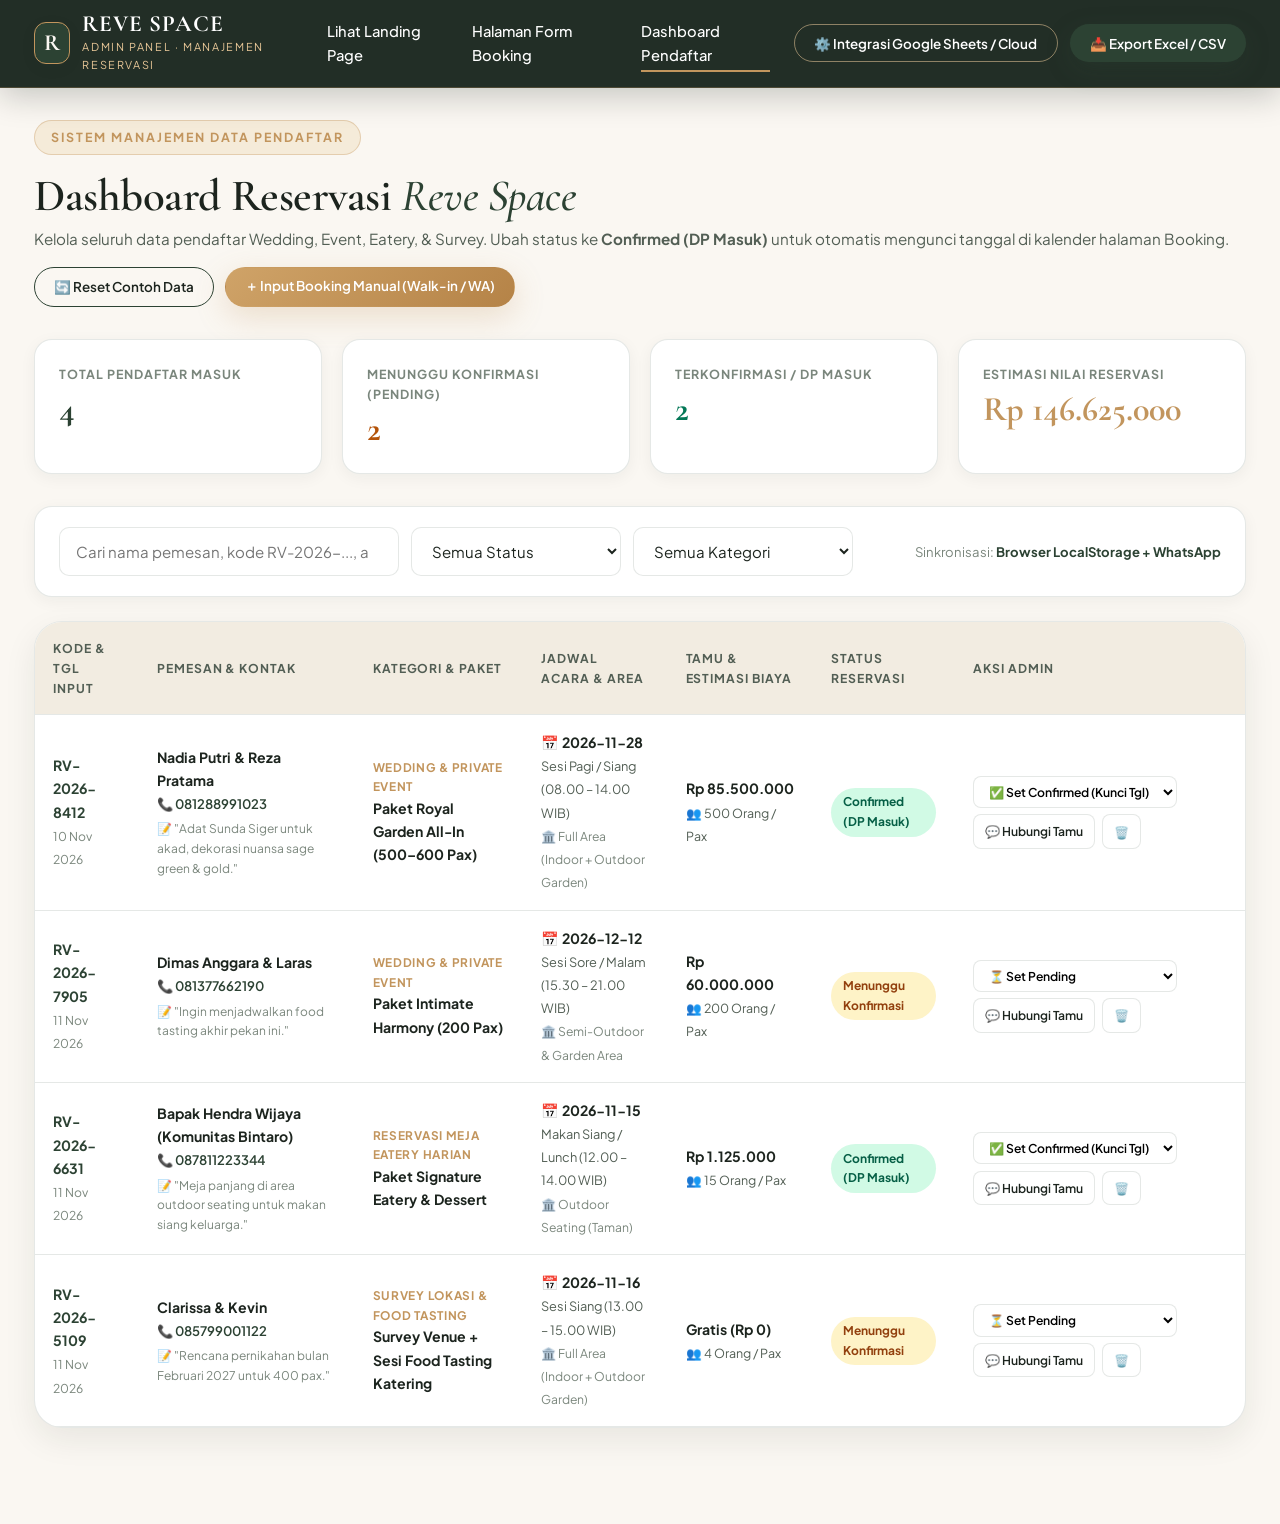
==== admin.html @ b0d82846 "feat: add admin dashboard, booking system, and core assets for Reve Space venue" ====
<!DOCTYPE html>
<html lang="id">
<head>
  <meta charset="UTF-8" />
  <meta name="viewport" content="width=device-width, initial-scale=1.0" />
  <title>Admin Dashboard Reservasi — Reve Space Venue & Eatery</title>
  <meta name="description" content="Panel Admin untuk mengelola data pendaftar reservasi wedding, event, survey lokasi, dan meja eatery di Reve Space Jakarta Selatan." />

  <!-- Google Fonts -->
  <link rel="preconnect" href="https://fonts.googleapis.com" />
  <link rel="preconnect" href="https://fonts.gstatic.com" crossorigin />
  <link href="https://fonts.googleapis.com/css2?family=Cormorant+Garamond:ital,wght@0,500;0,600;0,700;1,400;1,600&family=Plus+Jakarta+Sans:wght@400;500;600;700&display=swap" rel="stylesheet" />

  <link rel="stylesheet" href="styles.css" />
</head>
<body>
  <div class="scroll-progress-bar" id="scrollProgressBar" aria-hidden="true"></div>

  <!-- Navbar -->
  <header class="navbar scrolled" id="mainNavbar">
    <div class="container navbar-inner">
      <a href="index.html" class="brand-logo">
        <div class="brand-mark">R</div>
        <div class="brand-text">
          <span class="brand-name">REVE SPACE</span>
          <span class="brand-tagline">Admin Panel · Manajemen Reservasi</span>
        </div>
      </a>

      <nav class="nav-links" id="navLinks">
        <a href="index.html">Lihat Landing Page</a>
        <a href="booking.html">Halaman Form Booking</a>
        <a href="admin.html" class="active">Dashboard Pendaftar</a>
      </nav>

      <div class="nav-actions">
        <button type="button" id="openWebhookModalBtn" class="btn btn-outline btn-sm">
          ⚙️ Integrasi Google Sheets / Cloud
        </button>
        <button type="button" id="exportCsvBtn" class="btn btn-primary btn-sm">
          📥 Export Excel / CSV
        </button>
      </div>
    </div>
  </header>

  <!-- Main Admin Section -->
  <main class="section" style="padding-top: 7.5rem;">
    <div class="container">
      <div style="display: flex; flex-wrap: wrap; justify-content: space-between; align-items: flex-end; gap: 1rem; margin-bottom: 2rem;">
        <div>
          <span class="eyebrow">Sistem Manajemen Data Pendaftar</span>
          <h1 class="section-title" style="text-align: left; margin-bottom: 0.25rem; font-size: clamp(2rem, 3.5vw, 2.8rem);">
            Dashboard Reservasi <em>Reve Space</em>
          </h1>
          <p style="color: var(--text-secondary); font-size: 0.95rem;">
            Kelola seluruh data pendaftar Wedding, Event, Eatery, &amp; Survey. Ubah status ke <strong>Confirmed (DP Masuk)</strong> untuk otomatis mengunci tanggal di kalender halaman Booking.
          </p>
        </div>

        <div style="display: flex; gap: 0.65rem; flex-wrap: wrap;">
          <button type="button" id="seedDemoDataBtn" class="btn btn-outline btn-sm">
            🔄 Reset Contoh Data
          </button>
          <button type="button" id="openManualAddModalBtn" class="btn btn-gold btn-sm">
            ＋ Input Booking Manual (Walk-in / WA)
          </button>
        </div>
      </div>

      <!-- KPI Summary Cards -->
      <div class="admin-stats-grid">
        <div class="admin-stat-card">
          <span>Total Pendaftar Masuk</span>
          <strong id="statTotalCount">0</strong>
        </div>
        <div class="admin-stat-card">
          <span>Menunggu Konfirmasi (Pending)</span>
          <strong id="statPendingCount" style="color: #B45309;">0</strong>
        </div>
        <div class="admin-stat-card">
          <span>Terkonfirmasi / DP Masuk</span>
          <strong id="statConfirmedCount" style="color: #047857;">0</strong>
        </div>
        <div class="admin-stat-card">
          <span>Estimasi Nilai Reservasi</span>
          <strong id="statTotalRevenue" style="color: var(--accent-gold);">Rp 0</strong>
        </div>
      </div>

      <!-- Search & Filter Toolbar -->
      <div class="admin-toolbar">
        <div class="admin-filters">
          <input
            type="search"
            id="adminSearchInput"
            class="form-control"
            placeholder="Cari nama pemesan, kode RV-2026-..., atau nomor WA..."
            style="max-width: 340px;"
          />

          <select id="adminFilterStatus" class="form-control" style="max-width: 210px;">
            <option value="all">Semua Status</option>
            <option value="Pending">⏳ Menunggu Konfirmasi</option>
            <option value="Confirmed">✅ Confirmed / DP Masuk</option>
            <option value="Completed">🎉 Selesai</option>
            <option value="Cancelled">❌ Dibatalkan</option>
          </select>

          <select id="adminFilterCategory" class="form-control" style="max-width: 220px;">
            <option value="all">Semua Kategori</option>
            <option value="Wedding & Private Event">💍 Wedding &amp; Event</option>
            <option value="Reservasi Meja Eatery Harian">🍽️ Meja Eatery Harian</option>
            <option value="Survey Lokasi & Food Tasting">🌿 Survey &amp; Food Tasting</option>
          </select>
        </div>

        <div style="font-size: 0.82rem; color: var(--text-muted);">
          Sinkronisasi: <strong id="syncModeIndicator" style="color: var(--accent-forest);">Browser LocalStorage + WhatsApp</strong>
        </div>
      </div>

      <!-- Data Table -->
      <div class="admin-table-wrap">
        <table class="admin-table">
          <thead>
            <tr>
              <th>Kode &amp; Tgl Input</th>
              <th>Pemesan &amp; Kontak</th>
              <th>Kategori &amp; Paket</th>
              <th>Jadwal Acara &amp; Area</th>
              <th>Tamu &amp; Estimasi Biaya</th>
              <th>Status Reservasi</th>
              <th>Aksi Admin</th>
            </tr>
          </thead>
          <tbody id="adminTableBody">
            <!-- Populated dynamically by script.js -->
          </tbody>
        </table>
      </div>
    </div>
  </main>

  <!-- Modal Integrasi Cloud / Google Sheets Webhook -->
  <dialog class="modal-dialog" id="webhookConfigModal">
    <div class="modal-body">
      <div style="display: flex; justify-content: space-between; align-items: center; margin-bottom: 1rem;">
        <span class="eyebrow" style="margin-bottom: 0;">Integrasi Database / Google Sheets</span>
        <button type="button" id="closeWebhookModalBtn" class="cal-nav-btn">✕</button>
      </div>

      <h3 style="font-family: var(--font-serif); font-size: 1.85rem; margin-bottom: 0.5rem;">
        Ke Mana Data Reservasi Masuk?
      </h3>
      <p style="font-size: 0.88rem; color: var(--text-secondary); margin-bottom: 1rem;">
        Website ini mendukung <strong>3 jalur penyimpanan data pendaftar</strong> sekaligus:
      </p>

      <ol style="font-size: 0.86rem; color: var(--text-primary); padding-left: 1.2rem; display: grid; gap: 0.6rem; margin-bottom: 1.25rem;">
        <li>
          <strong>Dashboard Admin Lokal (<a href="admin.html" style="text-decoration: underline;">admin.html</a>):</strong> Setiap form yang diisi langsung tercatat di tabel halaman ini dan bisa di-export ke <strong>Excel (`.csv`)</strong>.
        </li>
        <li>
          <strong>WhatsApp Resmi (0878-2428-0277):</strong> Saat tamu klik konfirmasi, detail lengkap otomatis terkirim ke WhatsApp Admin Reve Space.
        </li>
        <li>
          <strong>Google Sheets / Webhook Cloud (Opsional saat Website Online):</strong> Tempelkan URL <em>Google Apps Script Web App</em> atau <em>Formspree / Make.com Webhook</em> di bawah ini agar setiap pendaftar dari HP/komputer mana pun langsung masuk ke Google Sheets Anda secara real-time.
        </li>
      </ol>

      <div class="form-group" style="margin-bottom: 1.25rem;">
        <label for="webhookUrlInput">URL Webhook Google Sheets / API Endpoint (Opsional)</label>
        <input
          type="url"
          id="webhookUrlInput"
          class="form-control"
          placeholder="https://script.google.com/macros/s/AKfycb.../exec"
        />
        <small style="display: block; margin-top: 0.35rem; font-size: 0.76rem; color: var(--text-muted);">
          Jika diisi, setiap submit di <code>booking.html</code> otomatis mengirimkan JSON data pendaftar ke URL ini.
        </small>
      </div>

      <div style="display: flex; justify-content: flex-end; gap: 0.75rem;">
        <button type="button" id="saveWebhookBtn" class="btn btn-primary btn-sm">Simpan Konfigurasi</button>
      </div>
    </div>
  </dialog>

  <!-- Modal Input Booking Manual oleh Admin -->
  <dialog class="modal-dialog" id="manualAddModal">
    <div class="modal-body">
      <div style="display: flex; justify-content: space-between; align-items: center; margin-bottom: 1rem;">
        <span class="eyebrow" style="margin-bottom: 0;">Input Admin Walk-In / Telepon</span>
        <button type="button" id="closeManualAddModalBtn" class="cal-nav-btn">✕</button>
      </div>

      <h3 style="font-family: var(--font-serif); font-size: 1.8rem; margin-bottom: 1rem;">
        Tambah Data Pendaftar Baru
      </h3>

      <form id="adminManualAddForm" class="quick-form-grid">
        <div class="form-row-2">
          <div class="form-group">
            <label for="manualName">Nama Pemesan *</label>
            <input type="text" id="manualName" class="form-control" placeholder="Contoh: Rina & Fajar" required />
          </div>
          <div class="form-group">
            <label for="manualPhone">No. WhatsApp *</label>
            <input type="tel" id="manualPhone" class="form-control" placeholder="0812..." required />
          </div>
        </div>

        <div class="form-row-2">
          <div class="form-group">
            <label for="manualCategory">Kategori</label>
            <select id="manualCategory" class="form-control">
              <option value="Wedding & Private Event">Wedding &amp; Private Event</option>
              <option value="Reservasi Meja Eatery Harian">Reservasi Meja Eatery Harian</option>
              <option value="Survey Lokasi & Food Tasting">Survey Lokasi &amp; Food Tasting</option>
            </select>
          </div>
          <div class="form-group">
            <label for="manualStatus">Status Awal</label>
            <select id="manualStatus" class="form-control">
              <option value="Confirmed">✅ Confirmed (DP Masuk)</option>
              <option value="Pending">⏳ Menunggu Konfirmasi</option>
            </select>
          </div>
        </div>

        <div class="form-group">
          <label for="manualPackage">Nama Paket / Layanan</label>
          <input type="text" id="manualPackage" class="form-control" value="Paket Royal Garden All-In (500–600 Pax)" required />
        </div>

        <div class="form-row-2">
          <div class="form-group">
            <label for="manualDate">Tanggal Acara *</label>
            <input type="date" id="manualDate" class="form-control" value="2026-12-20" required />
          </div>
          <div class="form-group">
            <label for="manualSession">Sesi Waktu</label>
            <input type="text" id="manualSession" class="form-control" value="Sesi Pagi / Siang (08.00 – 14.00 WIB)" required />
          </div>
        </div>

        <div class="form-row-2">
          <div class="form-group">
            <label for="manualGuests">Jumlah Tamu (Pax)</label>
            <input type="number" id="manualGuests" class="form-control" value="500" min="1" required />
          </div>
          <div class="form-group">
            <label for="manualTotal">Total Biaya (Rp)</label>
            <input type="number" id="manualTotal" class="form-control" value="79000000" min="0" required />
          </div>
        </div>

        <div class="form-group">
          <label for="manualNotes">Catatan Admin</label>
          <input type="text" id="manualNotes" class="form-control" placeholder="DP Rp 10 Jt via Transfer BCA..." />
        </div>

        <button type="submit" class="btn btn-primary" style="width: 100%; margin-top: 0.5rem;">
          Simpan ke Database Pendaftar
        </button>
      </form>
    </div>
  </dialog>

  <script src="script.js"></script>
</body>
</html>
---- styles.css ----
/* ==========================================================================
   REVE SPACE — VENUE (WEDDING & EVENT) & EATERY
   Design System & Scroll Animation Stylesheet
   Location: Jl. Damai Raya No.16, Petukangan Sel., Jakarta Selatan
   ========================================================================== */

:root {
  /* Color Palette — Botanical Sanctuary & Warm Editorial Luxury */
  --bg-primary: #FAF7F2;
  --bg-secondary: #F2ECE1;
  --bg-elevated: #FFFFFF;
  --bg-dark: #1A261E;
  --bg-dark-card: #233329;

  --text-primary: #1C241E;
  --text-secondary: #525E54;
  --text-muted: #7A867C;
  --text-light: #F7F4EE;

  --accent-forest: #2C4233;
  --accent-forest-hover: #1E2F23;
  --accent-sage: #6B8570;
  --accent-sage-light: #E3EBE4;
  --accent-gold: #C2955D;
  --accent-gold-light: #F5EBD9;
  --accent-terracotta: #B86B4B;

  --border-subtle: rgba(44, 66, 51, 0.12);
  --border-gold: rgba(194, 149, 93, 0.35);

  /* Shadows */
  --shadow-sm: 0 4px 16px rgba(26, 38, 30, 0.05);
  --shadow-md: 0 12px 32px rgba(26, 38, 30, 0.08);
  --shadow-lg: 0 24px 56px rgba(26, 38, 30, 0.14);
  --shadow-glow: 0 10px 30px rgba(194, 149, 93, 0.25);

  /* Typography */
  --font-serif: 'Cormorant Garamond', Georgia, serif;
  --font-sans: 'Plus Jakarta Sans', -apple-system, BlinkMacSystemFont, sans-serif;

  /* Radii & Transitions */
  --radius-sm: 10px;
  --radius-md: 18px;
  --radius-lg: 28px;
  --radius-pill: 9999px;
  --ease-out-expo: cubic-bezier(0.16, 1, 0.3, 1);
  --ease-spring: cubic-bezier(0.34, 1.56, 0.64, 1);
}

*, *::before, *::after {
  box-sizing: border-box;
  margin: 0;
  padding: 0;
}

html {
  scroll-behavior: smooth;
  scroll-padding-top: 90px;
  font-size: 16px;
}

body {
  font-family: var(--font-sans);
  background-color: var(--bg-primary);
  color: var(--text-primary);
  line-height: 1.65;
  overflow-x: hidden;
  -webkit-font-smoothing: antialiased;
}

img {
  max-width: 100%;
  display: block;
}

a {
  color: inherit;
  text-decoration: none;
  transition: color 0.25s ease, opacity 0.25s ease;
}

ul {
  list-style: none;
}

/* ==========================================================================
   SCROLL PROGRESS BAR & FLOATING ELEMENTS
   ========================================================================== */
.scroll-progress-bar {
  position: fixed;
  top: 0;
  left: 0;
  height: 3px;
  width: 100%;
  background: linear-gradient(90deg, var(--accent-forest), var(--accent-gold), var(--accent-terracotta));
  transform-origin: 0 50%;
  transform: scaleX(0);
  z-index: 2000;
  transition: transform 0.1s linear;
}

@supports (animation-timeline: scroll()) {
  .scroll-progress-bar {
    animation: scroll-progress linear both;
    animation-timeline: scroll(root);
  }
  @keyframes scroll-progress {
    from { transform: scaleX(0); }
    to { transform: scaleX(1); }
  }
}

/* ==========================================================================
   SCROLL REVEAL ANIMATION SYSTEM (JS IntersectionObserver + CSS Keyframes)
   ========================================================================== */
.reveal {
  opacity: 0;
  will-change: transform, opacity;
  transition:
    opacity 0.85s var(--ease-out-expo),
    transform 0.85s var(--ease-out-expo),
    filter 0.85s var(--ease-out-expo);
  transition-delay: var(--delay, 0ms);
}

.reveal-up {
  transform: translateY(48px);
  filter: blur(4px);
}

.reveal-down {
  transform: translateY(-38px);
  filter: blur(4px);
}

.reveal-left {
  transform: translateX(-52px);
  filter: blur(4px);
}

.reveal-right {
  transform: translateX(52px);
  filter: blur(4px);
}

.reveal-scale {
  transform: scale(0.92);
  filter: blur(4px);
}

.reveal.is-visible {
  opacity: 1;
  transform: translate(0, 0) scale(1);
  filter: blur(0);
}

/* Image Curtain Unveil on Scroll */
.image-reveal-wrap {
  position: relative;
  overflow: hidden;
  border-radius: var(--radius-md);
}

.image-reveal-wrap img {
  transition: transform 1.2s var(--ease-out-expo);
}

.image-reveal-wrap.is-visible img {
  transform: scale(1);
}

.image-reveal-wrap:not(.is-visible) img {
  transform: scale(1.12);
}

.image-reveal-wrap:hover img {
  transform: scale(1.05);
}

@media (prefers-reduced-motion: reduce) {
  .reveal {
    opacity: 1 !important;
    transform: none !important;
    filter: none !important;
    transition: none !important;
  }
  html {
    scroll-behavior: auto;
  }
}

/* ==========================================================================
   LAYOUT & TYPOGRAPHY UTILITIES
   ========================================================================== */
.container {
  width: 100%;
  max-width: 1260px;
  margin: 0 auto;
  padding: 0 1.5rem;
}

.section {
  padding: 6rem 0;
  position: relative;
}

.section-lazy {
  content-visibility: auto;
  contain-intrinsic-size: auto 750px;
}

.section-header {
  max-width: 720px;
  margin: 0 auto 3.75rem;
  text-align: center;
}

.eyebrow {
  display: inline-flex;
  align-items: center;
  gap: 0.5rem;
  font-size: 0.78rem;
  font-weight: 700;
  text-transform: uppercase;
  letter-spacing: 0.16em;
  color: var(--accent-gold);
  background: var(--accent-gold-light);
  padding: 0.4rem 1rem;
  border-radius: var(--radius-pill);
  margin-bottom: 1rem;
  border: 1px solid var(--border-gold);
}

.eyebrow-dark {
  background: rgba(194, 149, 93, 0.16);
  color: #E5C18E;
  border-color: rgba(194, 149, 93, 0.35);
}

.section-title {
  font-family: var(--font-serif);
  font-size: clamp(2.25rem, 4.2vw, 3.5rem);
  font-weight: 600;
  line-height: 1.12;
  color: var(--text-primary);
  margin-bottom: 1rem;
  letter-spacing: -0.01em;
}

.section-title em {
  font-style: italic;
  color: var(--accent-forest);
  font-weight: 500;
}

.section-subtitle {
  font-size: 1.05rem;
  color: var(--text-secondary);
  line-height: 1.7;
}

/* ==========================================================================
   NAVIGATION BAR
   ========================================================================== */
.navbar {
  position: fixed;
  top: 0;
  left: 0;
  width: 100%;
  z-index: 1000;
  padding: 1.15rem 0;
  transition: all 0.35s var(--ease-out-expo);
}

.navbar.scrolled {
  background: rgba(26, 38, 30, 0.96);
  backdrop-filter: blur(16px);
  -webkit-backdrop-filter: blur(16px);
  padding: 0.8rem 0;
  box-shadow: 0 8px 32px rgba(15, 23, 18, 0.22);
  border-bottom: 1px solid rgba(194, 149, 93, 0.28);
}

.navbar.scrolled .brand-name,
.navbar.scrolled .nav-links a,
.navbar.scrolled .mobile-menu-btn {
  color: #FFFFFF;
}

.navbar.scrolled .brand-tagline {
  color: #E7C697;
}

.navbar.scrolled .btn-outline {
  color: #FFFFFF;
  border-color: rgba(231, 198, 151, 0.55);
}

.navbar-inner {
  display: flex;
  align-items: center;
  justify-content: space-between;
  gap: 1.5rem;
}

.brand-logo {
  display: flex;
  align-items: center;
  gap: 0.75rem;
}

.brand-mark {
  width: 42px;
  height: 42px;
  border-radius: 12px;
  background: var(--accent-forest);
  color: var(--bg-primary);
  display: grid;
  place-items: center;
  font-family: var(--font-serif);
  font-size: 1.45rem;
  font-weight: 700;
  letter-spacing: 0.03em;
  border: 1px solid var(--accent-gold);
  box-shadow: var(--shadow-sm);
}

.brand-text {
  display: flex;
  flex-direction: column;
}

.brand-name {
  font-family: var(--font-serif);
  font-size: 1.45rem;
  font-weight: 700;
  line-height: 1;
  letter-spacing: 0.04em;
  color: var(--text-primary);
}

.navbar.hero-top:not(.scrolled) .brand-name,
.navbar.hero-top:not(.scrolled) .brand-tagline,
.navbar.hero-top:not(.scrolled) .nav-links a {
  color: #FFFFFF;
}

.brand-tagline {
  font-size: 0.68rem;
  text-transform: uppercase;
  letter-spacing: 0.15em;
  color: var(--text-muted);
  margin-top: 2px;
}

.nav-links {
  display: flex;
  align-items: center;
  gap: 2rem;
}

.nav-links a {
  font-size: 0.92rem;
  font-weight: 500;
  color: var(--text-primary);
  position: relative;
  padding: 0.25rem 0;
}

.nav-links a::after {
  content: '';
  position: absolute;
  bottom: 0;
  left: 0;
  width: 0;
  height: 2px;
  background: var(--accent-gold);
  transition: width 0.3s var(--ease-out-expo);
}

.nav-links a:hover::after,
.nav-links a.active::after {
  width: 100%;
}

.nav-actions {
  display: flex;
  align-items: center;
  gap: 0.75rem;
}

.mobile-menu-btn {
  display: none;
  background: none;
  border: 1px solid var(--border-subtle);
  border-radius: var(--radius-sm);
  padding: 0.55rem;
  cursor: pointer;
  color: var(--text-primary);
}

.navbar.hero-top:not(.scrolled) .mobile-menu-btn {
  color: #FFFFFF;
  border-color: rgba(255, 255, 255, 0.3);
}

/* ==========================================================================
   BUTTONS
   ========================================================================== */
.btn {
  display: inline-flex;
  align-items: center;
  justify-content: center;
  gap: 0.55rem;
  font-family: var(--font-sans);
  font-size: 0.92rem;
  font-weight: 600;
  padding: 0.85rem 1.65rem;
  border-radius: var(--radius-pill);
  border: 1px solid transparent;
  cursor: pointer;
  transition: all 0.3s var(--ease-out-expo);
  text-decoration: none;
  white-space: nowrap;
}

.btn-primary {
  background: var(--accent-forest);
  color: #FFFFFF;
  box-shadow: 0 8px 24px rgba(44, 66, 51, 0.25);
}

.btn-primary:hover {
  background: var(--accent-forest-hover);
  transform: translateY(-2px);
  box-shadow: 0 12px 28px rgba(44, 66, 51, 0.35);
}

.btn-gold {
  background: linear-gradient(135deg, #CFA368 0%, #B58347 100%);
  color: #FFFFFF;
  box-shadow: var(--shadow-glow);
}

.btn-gold:hover {
  transform: translateY(-2px);
  filter: brightness(1.06);
  box-shadow: 0 14px 34px rgba(194, 149, 93, 0.38);
}

.btn-outline {
  background: transparent;
  color: var(--text-primary);
  border-color: var(--accent-forest);
}

.btn-outline:hover {
  background: var(--accent-forest);
  color: #FFFFFF;
  transform: translateY(-2px);
}

.btn-glass {
  background: rgba(255, 255, 255, 0.14);
  color: #FFFFFF;
  border-color: rgba(255, 255, 255, 0.35);
  backdrop-filter: blur(10px);
}

.btn-glass:hover {
  background: rgba(255, 255, 255, 0.25);
  transform: translateY(-2px);
}

.btn-sm {
  padding: 0.6rem 1.2rem;
  font-size: 0.84rem;
}

.btn-lg {
  padding: 1.05rem 2.1rem;
  font-size: 1rem;
}

/* ==========================================================================
   HERO SECTION
   ========================================================================== */
.hero {
  position: relative;
  min-height: 96vh;
  display: flex;
  align-items: center;
  padding: 8.5rem 0 5.5rem;
  overflow: hidden;
  background: var(--bg-dark);
  color: #FFFFFF;
}

.hero-bg-wrapper {
  position: absolute;
  inset: 0;
  z-index: 0;
  overflow: hidden;
}

.hero-bg-image {
  width: 100%;
  height: 112%;
  object-fit: cover;
  object-position: center;
  transform: scale(1.04);
  transition: transform 0.2s linear;
  filter: brightness(0.68) contrast(1.05);
}

.hero-overlay {
  position: absolute;
  inset: 0;
  background:
    radial-gradient(circle at 20% 30%, rgba(44, 66, 51, 0.45) 0%, transparent 60%),
    linear-gradient(180deg, rgba(19, 28, 22, 0.65) 0%, rgba(19, 28, 22, 0.42) 45%, rgba(19, 28, 22, 0.88) 100%);
}

.hero-content {
  position: relative;
  z-index: 2;
  display: grid;
  grid-template-columns: 1.15fr 0.85fr;
  gap: 3.5rem;
  align-items: center;
}

.hero-badges {
  display: flex;
  flex-wrap: wrap;
  align-items: center;
  gap: 0.75rem;
  margin-bottom: 1.5rem;
}

.rating-pill {
  display: inline-flex;
  align-items: center;
  gap: 0.5rem;
  background: rgba(255, 255, 255, 0.14);
  backdrop-filter: blur(12px);
  border: 1px solid rgba(255, 255, 255, 0.25);
  padding: 0.45rem 1rem;
  border-radius: var(--radius-pill);
  font-size: 0.84rem;
  font-weight: 600;
  color: #FFFFFF;
}

.rating-stars {
  color: #FBBF24;
  letter-spacing: 1px;
}

.status-pill {
  display: inline-flex;
  align-items: center;
  gap: 0.45rem;
  background: rgba(44, 66, 51, 0.75);
  border: 1px solid rgba(167, 243, 208, 0.35);
  padding: 0.45rem 0.95rem;
  border-radius: var(--radius-pill);
  font-size: 0.8rem;
  color: #D1FAE5;
}

.status-dot {
  width: 8px;
  height: 8px;
  border-radius: 50%;
  background: #34D399;
  box-shadow: 0 0 0 4px rgba(52, 211, 153, 0.25);
  animation: pulse-dot 2s infinite;
}

@keyframes pulse-dot {
  0%, 100% { transform: scale(1); opacity: 1; }
  50% { transform: scale(1.25); opacity: 0.75; }
}

.hero-title {
  font-family: var(--font-serif);
  font-size: clamp(2.8rem, 5.5vw, 4.75rem);
  font-weight: 600;
  line-height: 1.06;
  margin-bottom: 1.35rem;
  color: #FFFFFF;
}

.hero-title span {
  display: block;
  font-style: italic;
  font-weight: 400;
  color: #E7C697;
}

.hero-description {
  font-size: 1.1rem;
  color: rgba(255, 255, 255, 0.88);
  max-width: 580px;
  margin-bottom: 2rem;
  line-height: 1.75;
}

.hero-cta-group {
  display: flex;
  flex-wrap: wrap;
  gap: 1rem;
  margin-bottom: 2.5rem;
}

.hero-quick-facts {
  display: grid;
  grid-template-columns: repeat(3, 1fr);
  gap: 1.25rem;
  padding-top: 1.75rem;
  border-top: 1px solid rgba(255, 255, 255, 0.18);
}

.fact-item strong {
  display: block;
  font-family: var(--font-serif);
  font-size: 1.85rem;
  font-weight: 700;
  color: #E7C697;
  line-height: 1.15;
  margin-bottom: 0.2rem;
}

.fact-item strong .counter {
  font-size: inherit;
  font-weight: inherit;
  color: inherit;
}

.fact-item > span {
  display: block;
  font-size: 0.82rem;
  color: rgba(255, 255, 255, 0.78);
}

/* Hero Floating Quick Booking Card */
.hero-booking-card {
  background: rgba(250, 247, 242, 0.95);
  backdrop-filter: blur(20px);
  color: var(--text-primary);
  padding: 2rem;
  border-radius: var(--radius-lg);
  box-shadow: 0 28px 64px rgba(0, 0, 0, 0.35);
  border: 1px solid rgba(255, 255, 255, 0.4);
}

.hero-booking-card h3 {
  font-family: var(--font-serif);
  font-size: 1.75rem;
  margin-bottom: 0.35rem;
  color: var(--text-primary);
}

.hero-booking-card p {
  font-size: 0.88rem;
  color: var(--text-secondary);
  margin-bottom: 1.35rem;
}

.quick-form-grid {
  display: grid;
  gap: 1rem;
}

.form-group label {
  display: block;
  font-size: 0.78rem;
  font-weight: 700;
  text-transform: uppercase;
  letter-spacing: 0.08em;
  color: var(--text-secondary);
  margin-bottom: 0.4rem;
}

.form-control {
  width: 100%;
  padding: 0.8rem 1rem;
  font-family: var(--font-sans);
  font-size: 0.94rem;
  color: var(--text-primary);
  background: #FFFFFF;
  border: 1.5px solid var(--border-subtle);
  border-radius: var(--radius-sm);
  transition: border-color 0.2s ease, box-shadow 0.2s ease;
}

.form-control:focus {
  outline: none;
  border-color: var(--accent-forest);
  box-shadow: 0 0 0 3px rgba(44, 66, 51, 0.14);
}

.form-control:user-valid {
  border-color: #2E7D32;
}

.form-control:user-invalid {
  border-color: #C62828;
}

.form-row-2 {
  display: grid;
  grid-template-columns: 1fr 1fr;
  gap: 0.85rem;
}

/* ==========================================================================
   INFINITE MARQUEE STRIP
   ========================================================================== */
.marquee-strip {
  background: var(--accent-forest);
  color: #EAE4D7;
  padding: 0.95rem 0;
  overflow: hidden;
  border-bottom: 1px solid rgba(194, 149, 93, 0.3);
}

.marquee-track {
  display: flex;
  width: max-content;
  gap: 2.5rem;
  animation: marquee-scroll 34s linear infinite;
}

.marquee-strip:hover .marquee-track {
  animation-play-state: paused;
}

.marquee-item {
  display: inline-flex;
  align-items: center;
  gap: 0.75rem;
  font-size: 0.86rem;
  font-weight: 500;
  letter-spacing: 0.06em;
  text-transform: uppercase;
}

.marquee-item .dot {
  color: var(--accent-gold);
  font-size: 1.1rem;
}

@keyframes marquee-scroll {
  from { transform: translateX(0); }
  to { transform: translateX(-50%); }
}

/* ==========================================================================
   ABOUT & STORY SECTION
   ========================================================================== */
.about-grid {
  display: grid;
  grid-template-columns: 1.05fr 0.95fr;
  gap: 4rem;
  align-items: center;
}

.about-mosaic {
  position: relative;
  display: grid;
  grid-template-columns: repeat(12, 1fr);
  gap: 1rem;
}

.mosaic-main {
  grid-column: 1 / 9;
  height: 460px;
  border-radius: var(--radius-lg);
  overflow: hidden;
  box-shadow: var(--shadow-lg);
}

.mosaic-main img,
.mosaic-secondary img {
  width: 100%;
  height: 100%;
  object-fit: cover;
}

.mosaic-secondary {
  grid-column: 7 / 13;
  margin-top: -140px;
  height: 290px;
  border-radius: var(--radius-md);
  overflow: hidden;
  border: 6px solid var(--bg-primary);
  box-shadow: var(--shadow-lg);
  z-index: 2;
}

.mosaic-badge {
  position: absolute;
  top: 1.5rem;
  right: 0.5rem;
  background: var(--bg-elevated);
  padding: 1.1rem 1.35rem;
  border-radius: var(--radius-md);
  box-shadow: var(--shadow-md);
  border: 1px solid var(--border-gold);
  max-width: 215px;
  z-index: 3;
}

.mosaic-badge strong {
  display: block;
  font-family: var(--font-serif);
  font-size: 1.6rem;
  color: var(--accent-forest);
  line-height: 1.1;
}

.mosaic-badge span {
  font-size: 0.78rem;
  color: var(--text-secondary);
}

.quote-box {
  background: var(--bg-secondary);
  border-left: 4px solid var(--accent-gold);
  padding: 1.25rem 1.5rem;
  border-radius: 0 var(--radius-sm) var(--radius-sm) 0;
  margin: 1.5rem 0;
  font-family: var(--font-serif);
  font-size: 1.22rem;
  font-style: italic;
  color: var(--text-primary);
}

.feature-pills {
  display: grid;
  grid-template-columns: repeat(2, 1fr);
  gap: 1rem;
  margin: 1.75rem 0 2rem;
}

.feature-pill-card {
  display: flex;
  align-items: flex-start;
  gap: 0.85rem;
  padding: 1rem;
  background: var(--bg-elevated);
  border-radius: var(--radius-sm);
  border: 1px solid var(--border-subtle);
  box-shadow: var(--shadow-sm);
  transition: transform 0.3s ease, border-color 0.3s ease;
}

.feature-pill-card:hover {
  transform: translateY(-3px);
  border-color: var(--accent-gold);
}

.feature-icon {
  width: 40px;
  height: 40px;
  border-radius: 10px;
  background: var(--accent-sage-light);
  color: var(--accent-forest);
  display: grid;
  place-items: center;
  flex-shrink: 0;
  font-size: 1.15rem;
}

.feature-pill-card h4 {
  font-size: 0.95rem;
  margin-bottom: 0.15rem;
}

.feature-pill-card p {
  font-size: 0.8rem;
  color: var(--text-secondary);
}

/* ==========================================================================
   SPACES & EXPERIENCES (INDOOR / OUTDOOR / EATERY)
   ========================================================================== */
.spaces-section {
  background: var(--bg-secondary);
}

.spaces-grid {
  display: grid;
  grid-template-columns: repeat(3, 1fr);
  gap: 2rem;
}

.space-card {
  background: var(--bg-elevated);
  border-radius: var(--radius-lg);
  overflow: hidden;
  border: 1px solid var(--border-subtle);
  box-shadow: var(--shadow-md);
  display: flex;
  flex-direction: column;
  transition: transform 0.4s var(--ease-out-expo), box-shadow 0.4s var(--ease-out-expo);
}

.space-card:hover {
  transform: translateY(-8px);
  box-shadow: var(--shadow-lg);
}

.space-card-media {
  position: relative;
  height: 260px;
  overflow: hidden;
}

.space-card-media img {
  width: 100%;
  height: 100%;
  object-fit: cover;
  transition: transform 0.7s var(--ease-out-expo);
}

.space-card:hover .space-card-media img {
  transform: scale(1.07);
}

.space-tag {
  position: absolute;
  top: 1rem;
  left: 1rem;
  background: rgba(26, 38, 30, 0.82);
  backdrop-filter: blur(8px);
  color: #FFFFFF;
  font-size: 0.75rem;
  font-weight: 600;
  padding: 0.35rem 0.85rem;
  border-radius: var(--radius-pill);
}

.space-capacity {
  position: absolute;
  bottom: 1rem;
  right: 1rem;
  background: rgba(250, 247, 242, 0.94);
  color: var(--accent-forest);
  font-size: 0.78rem;
  font-weight: 700;
  padding: 0.35rem 0.85rem;
  border-radius: var(--radius-pill);
}

.space-card-body {
  padding: 1.75rem;
  display: flex;
  flex-direction: column;
  flex: 1;
}

.space-card-body h3 {
  font-family: var(--font-serif);
  font-size: 1.65rem;
  margin-bottom: 0.5rem;
}

.space-card-body p {
  font-size: 0.92rem;
  color: var(--text-secondary);
  margin-bottom: 1.25rem;
}

.space-specs {
  margin-top: auto;
  padding-top: 1rem;
  border-top: 1px solid var(--border-subtle);
  display: flex;
  flex-wrap: wrap;
  gap: 0.5rem;
  margin-bottom: 1.25rem;
}

.spec-chip {
  font-size: 0.76rem;
  background: var(--bg-primary);
  color: var(--text-secondary);
  padding: 0.3rem 0.7rem;
  border-radius: var(--radius-pill);
  border: 1px solid var(--border-subtle);
}

/* ==========================================================================
   PACKAGES & PRICING SECTION
   ========================================================================== */
.packages-grid {
  display: grid;
  grid-template-columns: repeat(3, 1fr);
  gap: 2rem;
  align-items: stretch;
}

.package-card {
  background: var(--bg-elevated);
  border-radius: var(--radius-lg);
  padding: 2.25rem 2rem;
  border: 1px solid var(--border-subtle);
  box-shadow: var(--shadow-md);
  display: flex;
  flex-direction: column;
  position: relative;
  transition: transform 0.35s var(--ease-out-expo), box-shadow 0.35s var(--ease-out-expo);
}

.package-card:hover {
  transform: translateY(-6px);
  box-shadow: var(--shadow-lg);
}

.package-card.featured {
  background: var(--bg-dark);
  color: #FFFFFF;
  border: 2px solid var(--accent-gold);
  transform: scale(1.03);
}

.package-card.featured:hover {
  transform: scale(1.03) translateY(-6px);
}

.popular-ribbon {
  position: absolute;
  top: -13px;
  right: 1.75rem;
  background: linear-gradient(135deg, #CFA368, #B58347);
  color: #FFFFFF;
  font-size: 0.74rem;
  font-weight: 700;
  text-transform: uppercase;
  letter-spacing: 0.1em;
  padding: 0.35rem 1rem;
  border-radius: var(--radius-pill);
  box-shadow: var(--shadow-glow);
}

.package-tier {
  font-size: 0.8rem;
  font-weight: 700;
  text-transform: uppercase;
  letter-spacing: 0.12em;
  color: var(--accent-gold);
  margin-bottom: 0.4rem;
}

.package-name {
  font-family: var(--font-serif);
  font-size: 1.85rem;
  margin-bottom: 0.5rem;
}

.package-price {
  font-family: var(--font-serif);
  font-size: 2.25rem;
  font-weight: 700;
  color: var(--accent-forest);
  margin: 0.75rem 0 0.25rem;
}

.package-card.featured .package-price {
  color: #E7C697;
}

.package-unit {
  font-size: 0.82rem;
  color: var(--text-muted);
  margin-bottom: 1.5rem;
}

.package-card.featured .package-unit {
  color: rgba(255, 255, 255, 0.7);
}

.package-features {
  display: grid;
  gap: 0.75rem;
  margin-bottom: 2rem;
  flex: 1;
}

.package-features li {
  display: flex;
  align-items: flex-start;
  gap: 0.65rem;
  font-size: 0.9rem;
}

.package-features li .check {
  color: var(--accent-gold);
  font-weight: 700;
  flex-shrink: 0;
}

/* ==========================================================================
   GALLERY & 360 STREET VIEW SECTION
   ========================================================================== */
.gallery-filters {
  display: flex;
  justify-content: center;
  flex-wrap: wrap;
  gap: 0.65rem;
  margin-bottom: 2.5rem;
}

.filter-btn {
  background: var(--bg-elevated);
  border: 1px solid var(--border-subtle);
  color: var(--text-secondary);
  padding: 0.6rem 1.3rem;
  border-radius: var(--radius-pill);
  font-family: var(--font-sans);
  font-size: 0.88rem;
  font-weight: 600;
  cursor: pointer;
  transition: all 0.25s ease;
}

.filter-btn:hover,
.filter-btn.active {
  background: var(--accent-forest);
  color: #FFFFFF;
  border-color: var(--accent-forest);
}

.gallery-bento {
  display: grid;
  grid-template-columns: repeat(12, 1fr);
  grid-auto-rows: 250px;
  gap: 1.25rem;
}

.gallery-item {
  position: relative;
  border-radius: var(--radius-md);
  overflow: hidden;
  cursor: pointer;
  grid-column: span 4;
  box-shadow: var(--shadow-sm);
  background: #E5E0D5;
}

.gallery-item.span-6 {
  grid-column: span 6;
}

.gallery-item.span-8 {
  grid-column: span 8;
}

.gallery-item.row-2 {
  grid-row: span 2;
}

.gallery-item img {
  width: 100%;
  height: 100%;
  object-fit: cover;
  transition: transform 0.65s var(--ease-out-expo);
}

.gallery-item:hover img {
  transform: scale(1.07);
}

.gallery-overlay {
  position: absolute;
  inset: 0;
  background: linear-gradient(180deg, transparent 35%, rgba(20, 30, 23, 0.88) 100%);
  display: flex;
  flex-direction: column;
  justify-content: flex-end;
  padding: 1.35rem;
  color: #FFFFFF;
  opacity: 0.92;
  transition: opacity 0.3s ease;
}

.gallery-source-badge {
  position: absolute;
  top: 0.9rem;
  left: 0.9rem;
  background: rgba(26, 38, 30, 0.8);
  backdrop-filter: blur(8px);
  color: #E7C697;
  font-size: 0.72rem;
  font-weight: 600;
  padding: 0.3rem 0.75rem;
  border-radius: var(--radius-pill);
  border: 1px solid rgba(231, 198, 151, 0.35);
}

.gallery-overlay h4 {
  font-family: var(--font-serif);
  font-size: 1.35rem;
  margin-bottom: 0.15rem;
}

.gallery-overlay p {
  font-size: 0.8rem;
  color: rgba(255, 255, 255, 0.8);
}

/* ==========================================================================
   GOOGLE REVIEWS SECTION
   ========================================================================== */
.reviews-section {
  background: var(--bg-dark);
  color: #FFFFFF;
}

.reviews-section .section-title {
  color: #FFFFFF;
}

.reviews-section .section-title em {
  color: #E7C697;
}

.reviews-section .section-subtitle {
  color: rgba(255, 255, 255, 0.76);
}

.google-summary-bar {
  display: flex;
  flex-wrap: wrap;
  align-items: center;
  justify-content: space-between;
  gap: 1.5rem;
  background: var(--bg-dark-card);
  border: 1px solid rgba(255, 255, 255, 0.12);
  padding: 1.75rem 2.25rem;
  border-radius: var(--radius-lg);
  margin-bottom: 2.5rem;
}

.google-score-big {
  display: flex;
  align-items: center;
  gap: 1.25rem;
}

.score-number {
  font-family: var(--font-serif);
  font-size: 3.4rem;
  font-weight: 700;
  color: #E7C697;
  line-height: 1;
}

.reviews-grid {
  display: grid;
  grid-template-columns: repeat(3, 1fr);
  gap: 1.5rem;
}

.review-card {
  background: var(--bg-dark-card);
  border: 1px solid rgba(255, 255, 255, 0.1);
  padding: 1.85rem;
  border-radius: var(--radius-md);
  display: flex;
  flex-direction: column;
  gap: 1rem;
  transition: transform 0.3s ease, border-color 0.3s ease;
}

.review-card:hover {
  transform: translateY(-5px);
  border-color: rgba(231, 198, 151, 0.45);
}

.review-quote {
  font-family: var(--font-serif);
  font-size: 1.3rem;
  font-style: italic;
  color: #FFFFFF;
  line-height: 1.45;
  flex: 1;
}

.review-meta {
  display: flex;
  align-items: center;
  justify-content: space-between;
  padding-top: 1rem;
  border-top: 1px solid rgba(255, 255, 255, 0.08);
  font-size: 0.84rem;
  color: rgba(255, 255, 255, 0.7);
}

/* ==========================================================================
   LOCATION, HOURS & CONTACT SECTION
   ========================================================================== */
.location-grid {
  display: grid;
  grid-template-columns: 1fr 1.15fr;
  gap: 3rem;
  align-items: stretch;
}

.location-info-card {
  background: var(--bg-elevated);
  border-radius: var(--radius-lg);
  padding: 2.5rem;
  border: 1px solid var(--border-subtle);
  box-shadow: var(--shadow-md);
}

.info-list {
  display: grid;
  gap: 1.35rem;
  margin: 1.75rem 0 2rem;
}

.info-row {
  display: flex;
  align-items: flex-start;
  gap: 1rem;
}

.info-icon {
  width: 44px;
  height: 44px;
  border-radius: 12px;
  background: var(--accent-sage-light);
  color: var(--accent-forest);
  display: grid;
  place-items: center;
  flex-shrink: 0;
  font-size: 1.2rem;
}

.info-row h4 {
  font-size: 0.92rem;
  margin-bottom: 0.2rem;
}

.info-row p, .info-row a {
  font-size: 0.9rem;
  color: var(--text-secondary);
}

.map-frame-wrap {
  border-radius: var(--radius-lg);
  overflow: hidden;
  border: 1px solid var(--border-subtle);
  box-shadow: var(--shadow-md);
  min-height: 440px;
  position: relative;
  background: #E6E2D8;
}

.map-frame-wrap iframe {
  width: 100%;
  height: 100%;
  min-height: 440px;
  border: 0;
}

/* ==========================================================================
   BOOKING PAGE SPECIFIC STYLES
   ========================================================================== */
.booking-hero {
  background:
    linear-gradient(135deg, rgba(26, 38, 30, 0.92) 0%, rgba(44, 66, 51, 0.85) 100%),
    url('https://jagarasa.com/wp-content/uploads/2025/05/IMG_8007.jpg_759x569.png') center/cover no-repeat;
  color: #FFFFFF;
  padding: 8.5rem 0 4rem;
  text-align: center;
}

.booking-layout {
  display: grid;
  grid-template-columns: 1.35fr 0.85fr;
  gap: 2.5rem;
  align-items: start;
}

.booking-panel {
  background: var(--bg-elevated);
  border-radius: var(--radius-lg);
  padding: 2.5rem;
  border: 1px solid var(--border-subtle);
  box-shadow: var(--shadow-md);
}

.booking-tabs {
  display: grid;
  grid-template-columns: repeat(3, 1fr);
  gap: 0.75rem;
  background: var(--bg-primary);
  padding: 0.5rem;
  border-radius: var(--radius-md);
  margin-bottom: 2rem;
  border: 1px solid var(--border-subtle);
}

.booking-tab-btn {
  padding: 0.9rem 1rem;
  border: none;
  background: transparent;
  border-radius: var(--radius-sm);
  font-family: var(--font-sans);
  font-size: 0.88rem;
  font-weight: 600;
  color: var(--text-secondary);
  cursor: pointer;
  transition: all 0.25s ease;
  display: flex;
  flex-direction: column;
  align-items: center;
  gap: 0.25rem;
}

.booking-tab-btn.active {
  background: var(--accent-forest);
  color: #FFFFFF;
  box-shadow: var(--shadow-sm);
}

.booking-step-title {
  font-family: var(--font-serif);
  font-size: 1.55rem;
  margin: 1.75rem 0 1rem;
  padding-bottom: 0.5rem;
  border-bottom: 1px solid var(--border-subtle);
  display: flex;
  align-items: center;
  gap: 0.65rem;
}

.step-num {
  width: 28px;
  height: 28px;
  border-radius: 50%;
  background: var(--accent-gold-light);
  color: var(--accent-forest);
  font-family: var(--font-sans);
  font-size: 0.82rem;
  font-weight: 700;
  display: grid;
  place-items: center;
}

/* Package Radio Selector Cards */
.tier-selector-grid {
  display: grid;
  grid-template-columns: repeat(2, 1fr);
  gap: 1rem;
  margin-bottom: 1.5rem;
}

.tier-option {
  position: relative;
  border: 1.5px solid var(--border-subtle);
  border-radius: var(--radius-md);
  padding: 1.15rem;
  cursor: pointer;
  background: var(--bg-primary);
  transition: all 0.25s ease;
}

.tier-option:hover {
  border-color: var(--accent-sage);
}

.tier-option.selected {
  border-color: var(--accent-forest);
  background: var(--accent-sage-light);
  box-shadow: 0 4px 14px rgba(44, 66, 51, 0.1);
}

.tier-option input {
  position: absolute;
  opacity: 0;
  pointer-events: none;
}

.tier-option-header {
  display: flex;
  justify-content: space-between;
  align-items: center;
  margin-bottom: 0.35rem;
}

.tier-option-title {
  font-weight: 700;
  font-size: 0.95rem;
}

.tier-option-price {
  font-family: var(--font-serif);
  font-weight: 700;
  font-size: 1.15rem;
  color: var(--accent-forest);
}

.tier-option-desc {
  font-size: 0.8rem;
  color: var(--text-secondary);
}

/* Interactive Mini Calendar */
.calendar-box {
  background: var(--bg-primary);
  border: 1px solid var(--border-subtle);
  border-radius: var(--radius-md);
  padding: 1.25rem;
  margin-bottom: 1.25rem;
}

.calendar-header {
  display: flex;
  align-items: center;
  justify-content: space-between;
  margin-bottom: 1rem;
}

.calendar-header h4 {
  font-family: var(--font-serif);
  font-size: 1.3rem;
}

.cal-nav-btn {
  background: #FFFFFF;
  border: 1px solid var(--border-subtle);
  border-radius: 8px;
  width: 34px;
  height: 34px;
  cursor: pointer;
  font-weight: 700;
}

.calendar-weekdays,
.calendar-days {
  display: grid;
  grid-template-columns: repeat(7, 1fr);
  gap: 0.35rem;
  text-align: center;
}

.calendar-weekdays span {
  font-size: 0.74rem;
  font-weight: 700;
  color: var(--text-muted);
  padding-bottom: 0.35rem;
}

.cal-day {
  padding: 0.55rem 0.25rem;
  border-radius: 8px;
  font-size: 0.85rem;
  font-weight: 600;
  border: 1px solid transparent;
  background: #FFFFFF;
  cursor: pointer;
  transition: all 0.2s ease;
}

.cal-day:hover:not(:disabled) {
  border-color: var(--accent-forest);
}

.cal-day.selected {
  background: var(--accent-forest);
  color: #FFFFFF;
}

.cal-day.high-demand {
  border-color: var(--accent-gold);
  background: var(--accent-gold-light);
}

.cal-day.booked,
.cal-day:disabled {
  background: #ECE9E2;
  color: #B0B5B1;
  text-decoration: line-through;
  cursor: not-allowed;
}

.cal-legend {
  display: flex;
  flex-wrap: wrap;
  gap: 1rem;
  margin-top: 0.85rem;
  font-size: 0.76rem;
  color: var(--text-secondary);
}

.legend-dot {
  display: inline-block;
  width: 10px;
  height: 10px;
  border-radius: 3px;
  margin-right: 4px;
}

/* Add-ons Checkboxes */
.addons-grid {
  display: grid;
  grid-template-columns: repeat(2, 1fr);
  gap: 0.75rem;
  margin-bottom: 1.5rem;
}

.addon-item {
  display: flex;
  align-items: center;
  gap: 0.75rem;
  padding: 0.85rem 1rem;
  background: var(--bg-primary);
  border: 1px solid var(--border-subtle);
  border-radius: var(--radius-sm);
  cursor: pointer;
  font-size: 0.86rem;
  transition: border-color 0.2s ease, background 0.2s ease;
}

.addon-item.checked {
  border-color: var(--accent-forest);
  background: var(--accent-sage-light);
}

.addon-item input {
  accent-color: var(--accent-forest);
  width: 17px;
  height: 17px;
}

/* Sticky Booking Summary Sidebar */
.booking-summary-card {
  position: sticky;
  top: 105px;
  background: var(--bg-dark);
  color: #FFFFFF;
  border-radius: var(--radius-lg);
  padding: 2.25rem;
  box-shadow: var(--shadow-lg);
  border: 1px solid rgba(231, 198, 151, 0.3);
}

.summary-line {
  display: flex;
  justify-content: space-between;
  gap: 1rem;
  padding: 0.7rem 0;
  border-bottom: 1px solid rgba(255, 255, 255, 0.1);
  font-size: 0.9rem;
}

.summary-line span:first-child {
  color: rgba(255, 255, 255, 0.72);
}

.summary-total {
  margin-top: 1.25rem;
  padding-top: 1.25rem;
  border-top: 2px solid rgba(231, 198, 151, 0.35);
  display: flex;
  justify-content: space-between;
  align-items: baseline;
}

.summary-total-amount {
  font-family: var(--font-serif);
  font-size: 2.15rem;
  font-weight: 700;
  color: #E7C697;
}

/* Native Dialog Modals */
dialog.modal-dialog {
  margin: auto;
  border: none;
  border-radius: var(--radius-lg);
  padding: 0;
  max-width: 580px;
  width: calc(100% - 2rem);
  background: var(--bg-elevated);
  color: var(--text-primary);
  box-shadow: 0 32px 80px rgba(0, 0, 0, 0.45);
}

dialog.modal-dialog::backdrop {
  background: rgba(15, 23, 18, 0.72);
  backdrop-filter: blur(6px);
}

.modal-body {
  padding: 2.25rem;
}

/* Lightbox Dialog */
dialog.lightbox-dialog {
  margin: auto;
  border: none;
  border-radius: var(--radius-md);
  max-width: 920px;
  width: calc(100% - 2rem);
  background: #121814;
  color: #FFFFFF;
  padding: 1rem;
}

dialog.lightbox-dialog img {
  width: 100%;
  max-height: 75vh;
  object-fit: contain;
  border-radius: var(--radius-sm);
}

/* ==========================================================================
   EATERY MENU SHOWCASE & FAQ ACCORDION
   ========================================================================== */
.menu-grid {
  display: grid;
  grid-template-columns: repeat(3, 1fr);
  gap: 1.5rem;
}

.menu-card {
  background: var(--bg-elevated);
  border: 1px solid var(--border-subtle);
  border-radius: var(--radius-md);
  padding: 1.5rem;
  box-shadow: var(--shadow-sm);
  display: flex;
  flex-direction: column;
  gap: 0.5rem;
  transition: transform 0.3s var(--ease-out-expo), border-color 0.3s ease;
}

.menu-card:hover {
  transform: translateY(-4px);
  border-color: var(--accent-gold);
}

.menu-card-top {
  display: flex;
  justify-content: space-between;
  align-items: baseline;
  gap: 0.75rem;
  border-bottom: 1px dashed var(--border-subtle);
  padding-bottom: 0.5rem;
}

.menu-card-top h4 {
  font-family: var(--font-serif);
  font-size: 1.35rem;
}

.menu-price-tag {
  font-weight: 700;
  font-size: 0.9rem;
  color: var(--accent-forest);
  background: var(--accent-sage-light);
  padding: 0.2rem 0.65rem;
  border-radius: var(--radius-pill);
  white-space: nowrap;
}

.faq-list {
  max-width: 820px;
  margin: 0 auto;
  display: grid;
  gap: 1rem;
}

.faq-item {
  background: var(--bg-elevated);
  border: 1px solid var(--border-subtle);
  border-radius: var(--radius-md);
  padding: 1.25rem 1.5rem;
  box-shadow: var(--shadow-sm);
  transition: border-color 0.25s ease;
}

.faq-item[open] {
  border-color: var(--accent-gold);
}

.faq-item summary {
  font-family: var(--font-serif);
  font-size: 1.35rem;
  font-weight: 600;
  cursor: pointer;
  list-style: none;
  display: flex;
  justify-content: space-between;
  align-items: center;
  gap: 1rem;
}

.faq-item summary::-webkit-details-marker {
  display: none;
}

.faq-item p {
  margin-top: 0.85rem;
  padding-top: 0.85rem;
  border-top: 1px solid var(--border-subtle);
  color: var(--text-secondary);
  font-size: 0.94rem;
}

/* ==========================================================================
   FOOTER & FLOATING WHATSAPP
   ========================================================================== */
.footer {
  background: #131B16;
  color: rgba(255, 255, 255, 0.78);
  padding: 4.5rem 0 2rem;
  border-top: 1px solid rgba(231, 198, 151, 0.2);
}

.footer-grid {
  display: grid;
  grid-template-columns: 1.4fr 1fr 1fr 1.2fr;
  gap: 2.5rem;
  padding-bottom: 3rem;
  border-bottom: 1px solid rgba(255, 255, 255, 0.1);
}

.footer h4 {
  font-family: var(--font-serif);
  font-size: 1.3rem;
  color: #FFFFFF;
  margin-bottom: 1rem;
}

.footer-links {
  display: grid;
  gap: 0.6rem;
  font-size: 0.9rem;
}

.footer-links a:hover {
  color: #E7C697;
}

.footer-bottom {
  padding-top: 1.75rem;
  display: flex;
  flex-wrap: wrap;
  justify-content: space-between;
  gap: 1rem;
  font-size: 0.84rem;
  color: rgba(255, 255, 255, 0.55);
}

.floating-wa {
  position: fixed;
  bottom: 1.5rem;
  right: 1.5rem;
  z-index: 990;
  display: inline-flex;
  align-items: center;
  gap: 0.6rem;
  background: #25D366;
  color: #FFFFFF;
  font-weight: 700;
  font-size: 0.88rem;
  padding: 0.85rem 1.35rem;
  border-radius: var(--radius-pill);
  box-shadow: 0 10px 28px rgba(37, 211, 102, 0.4);
  transition: transform 0.3s var(--ease-spring);
}

.floating-wa:hover {
  transform: translateY(-4px) scale(1.03);
}

/* ==========================================================================
   ADMIN DASHBOARD STYLES (admin.html)
   ========================================================================== */
.admin-stats-grid {
  display: grid;
  grid-template-columns: repeat(4, 1fr);
  gap: 1.25rem;
  margin-bottom: 2rem;
}

.admin-stat-card {
  background: var(--bg-elevated);
  border: 1px solid var(--border-subtle);
  border-radius: var(--radius-md);
  padding: 1.5rem;
  box-shadow: var(--shadow-sm);
}

.admin-stat-card span {
  display: block;
  font-size: 0.78rem;
  font-weight: 700;
  text-transform: uppercase;
  letter-spacing: 0.08em;
  color: var(--text-muted);
  margin-bottom: 0.4rem;
}

.admin-stat-card strong {
  font-family: var(--font-serif);
  font-size: 2.15rem;
  font-weight: 700;
  color: var(--accent-forest);
  line-height: 1.1;
}

.admin-toolbar {
  display: flex;
  flex-wrap: wrap;
  justify-content: space-between;
  align-items: center;
  gap: 1rem;
  background: var(--bg-elevated);
  padding: 1.25rem 1.5rem;
  border-radius: var(--radius-md);
  border: 1px solid var(--border-subtle);
  margin-bottom: 1.5rem;
  box-shadow: var(--shadow-sm);
}

.admin-filters {
  display: flex;
  flex-wrap: wrap;
  gap: 0.75rem;
  flex: 1;
}

.admin-table-wrap {
  background: var(--bg-elevated);
  border-radius: var(--radius-lg);
  border: 1px solid var(--border-subtle);
  box-shadow: var(--shadow-md);
  overflow-x: auto;
}

.admin-table {
  width: 100%;
  border-collapse: collapse;
  font-size: 0.88rem;
  min-width: 920px;
}

.admin-table th,
.admin-table td {
  padding: 1rem 1.15rem;
  text-align: left;
  border-bottom: 1px solid var(--border-subtle);
  vertical-align: middle;
}

.admin-table th {
  background: var(--bg-secondary);
  font-size: 0.76rem;
  text-transform: uppercase;
  letter-spacing: 0.08em;
  color: var(--text-secondary);
  font-weight: 700;
}

.admin-table tbody tr:hover {
  background: rgba(242, 236, 225, 0.45);
}

.badge-status {
  display: inline-flex;
  align-items: center;
  padding: 0.28rem 0.75rem;
  border-radius: var(--radius-pill);
  font-size: 0.75rem;
  font-weight: 700;
}

.badge-pending {
  background: #FEF3C7;
  color: #92400E;
}

.badge-confirmed {
  background: #D1FAE5;
  color: #065F46;
}

.badge-completed {
  background: #E0E7FF;
  color: #1E40AF;
}

.badge-cancelled {
  background: #FEE2E2;
  color: #991B1B;
}

.admin-action-btns {
  display: flex;
  flex-wrap: wrap;
  gap: 0.4rem;
}

.action-chip-btn {
  padding: 0.38rem 0.7rem;
  border-radius: 8px;
  border: 1px solid var(--border-subtle);
  background: #FFFFFF;
  font-family: var(--font-sans);
  font-size: 0.76rem;
  font-weight: 600;
  cursor: pointer;
  transition: all 0.2s ease;
}

.action-chip-btn:hover {
  border-color: var(--accent-forest);
  background: var(--accent-sage-light);
}

/* ==========================================================================
   RESPONSIVE BREAKPOINTS
   ========================================================================== */
@media (max-width: 1024px) {
  .hero-content,
  .about-grid,
  .location-grid,
  .booking-layout {
    grid-template-columns: 1fr;
  }

  .spaces-grid,
  .packages-grid,
  .reviews-grid,
  .menu-grid {
    grid-template-columns: repeat(2, 1fr);
  }

  .package-card.featured {
    transform: none;
  }

  .booking-summary-card {
    position: static;
  }

  .footer-grid {
    grid-template-columns: 1fr 1fr;
  }
}

@media (max-width: 768px) {
  .nav-links {
    display: none;
    position: absolute;
    top: 100%;
    left: 1rem;
    right: 1rem;
    background: var(--bg-elevated);
    flex-direction: column;
    padding: 1.5rem;
    border-radius: var(--radius-md);
    box-shadow: var(--shadow-lg);
    border: 1px solid var(--border-subtle);
  }

  .nav-links.open {
    display: flex;
  }

  .navbar.hero-top:not(.scrolled) .nav-links.open a,
  .navbar.scrolled .nav-links.open a {
    color: var(--text-primary);
  }

  .mobile-menu-btn {
    display: inline-flex;
  }

  .spaces-grid,
  .packages-grid,
  .reviews-grid,
  .menu-grid,
  .feature-pills,
  .tier-selector-grid,
  .addons-grid,
  .form-row-2,
  .footer-grid {
    grid-template-columns: 1fr;
  }

  .booking-tabs {
    grid-template-columns: 1fr;
  }

  .gallery-bento {
    grid-template-columns: 1fr;
    grid-auto-rows: 240px;
  }

  .gallery-item,
  .gallery-item.span-6,
  .gallery-item.span-8 {
    grid-column: span 1;
    grid-row: span 1;
  }

  .hero-quick-facts {
    grid-template-columns: 1fr 1fr;
  }
}
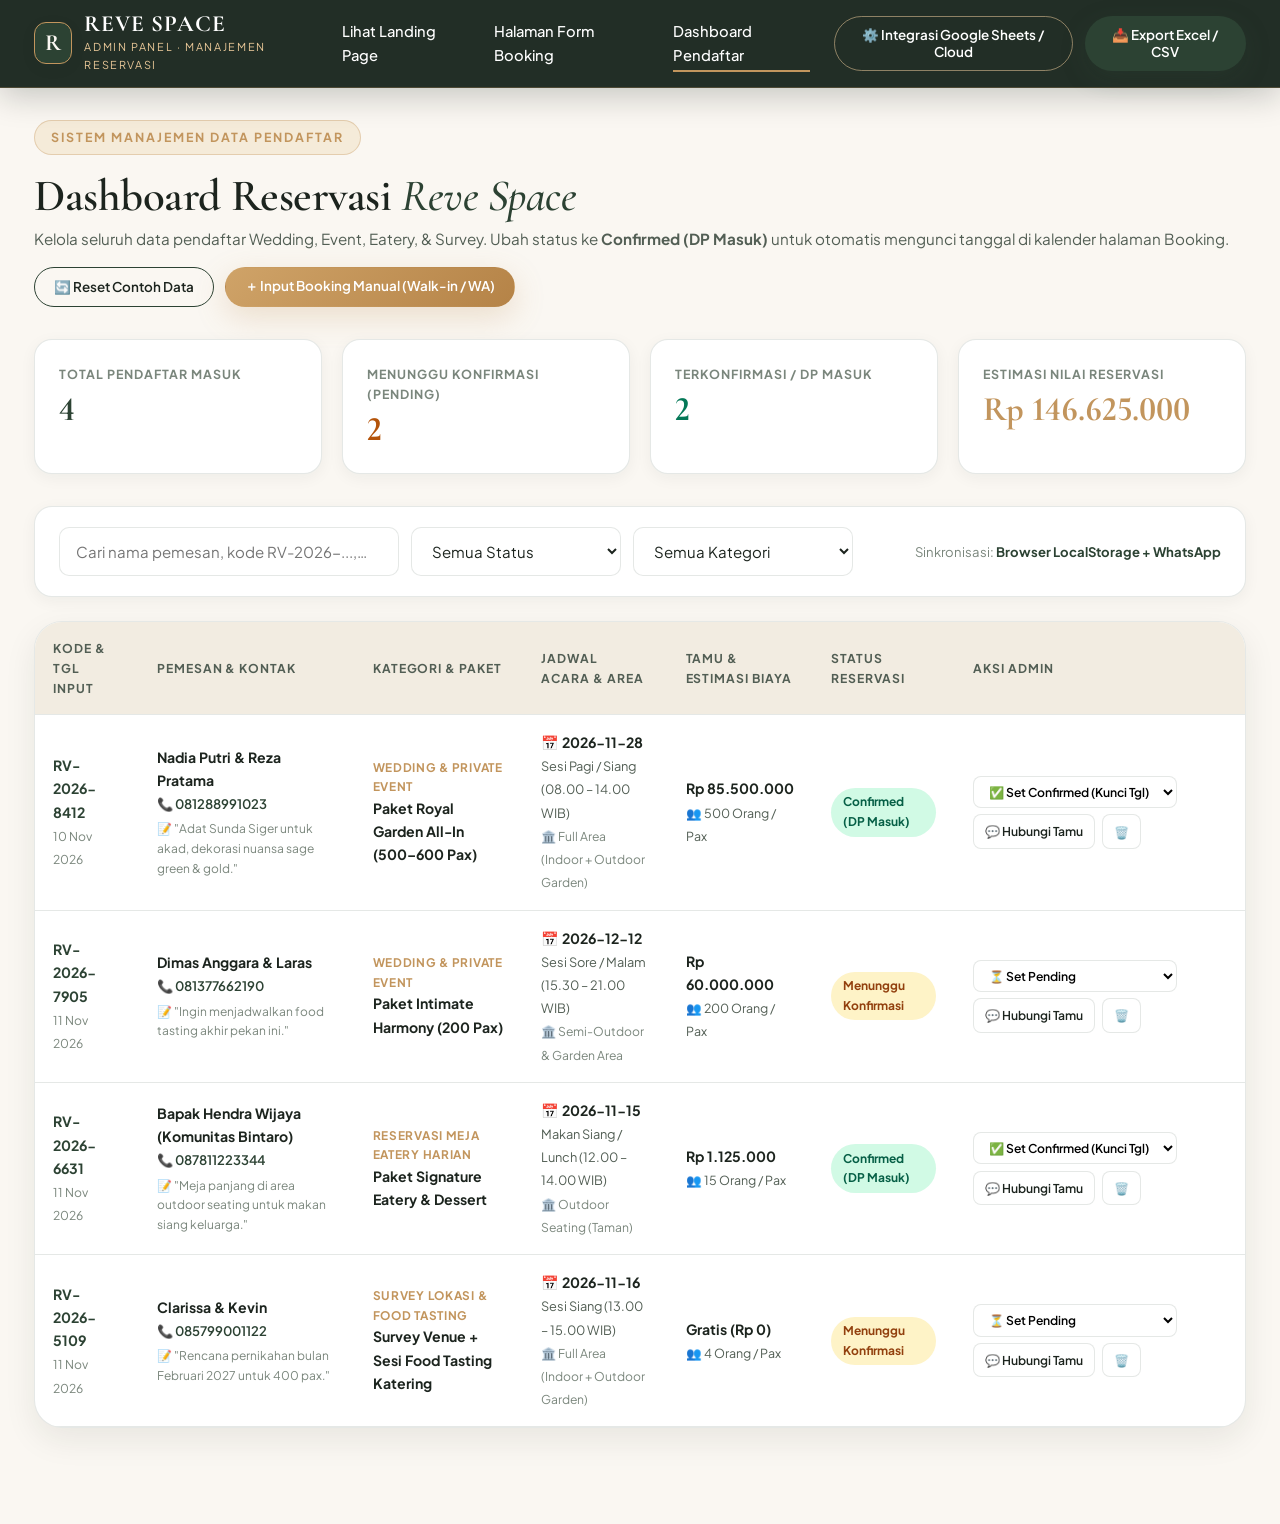
==== commit 12648b5b: "refactor: improve mobile responsiveness and layout styling across pages" ====
--- a/admin.html
+++ b/admin.html
@@ -11,7 +11,7 @@
   <link rel="preconnect" href="https://fonts.gstatic.com" crossorigin />
   <link href="https://fonts.googleapis.com/css2?family=Cormorant+Garamond:ital,wght@0,500;0,600;0,700;1,400;1,600&family=Plus+Jakarta+Sans:wght@400;500;600;700&display=swap" rel="stylesheet" />
 
-  <link rel="stylesheet" href="styles.css" />
+  <link rel="stylesheet" href="styles.css?v=3" />
 </head>
 <body>
   <div class="scroll-progress-bar" id="scrollProgressBar" aria-hidden="true"></div>
--- a/styles.css
+++ b/styles.css
@@ -64,8 +64,12 @@
   background-color: var(--bg-primary);
   color: var(--text-primary);
   line-height: 1.65;
+  width: 100%;
+  max-width: 100vw;
   overflow-x: hidden;
   -webkit-font-smoothing: antialiased;
+  font-variant-numeric: lining-nums;
+  font-feature-settings: "lnum" 1;
 }
 
 img {
@@ -194,7 +198,8 @@
    ========================================================================== */
 .container {
   width: 100%;
-  max-width: 1260px;
+  max-width: min(1260px, 100%);
+  min-width: 0;
   margin: 0 auto;
   padding: 0 1.5rem;
 }
@@ -421,7 +426,8 @@
   cursor: pointer;
   transition: all 0.3s var(--ease-out-expo);
   text-decoration: none;
-  white-space: nowrap;
+  text-align: center;
+  max-width: 100%;
 }
 
 .btn-primary {
@@ -525,9 +531,17 @@
   position: relative;
   z-index: 2;
   display: grid;
-  grid-template-columns: 1.15fr 0.85fr;
+  grid-template-columns: minmax(0, 1.15fr) minmax(0, 0.85fr);
   gap: 3.5rem;
   align-items: center;
+}
+
+.hero-content > *,
+.about-grid > *,
+.location-grid > *,
+.booking-layout > * {
+  min-width: 0;
+  max-width: 100%;
 }
 
 .hero-badges {
@@ -625,7 +639,9 @@
 .fact-item strong {
   display: block;
   font-family: var(--font-serif);
-  font-size: 1.85rem;
+  font-variant-numeric: lining-nums;
+  font-feature-settings: "lnum" 1;
+  font-size: 1.95rem;
   font-weight: 700;
   color: #E7C697;
   line-height: 1.15;
@@ -646,6 +662,10 @@
 
 /* Hero Floating Quick Booking Card */
 .hero-booking-card {
+  width: 100%;
+  max-width: 100%;
+  min-width: 0;
+  overflow: hidden;
   background: rgba(250, 247, 242, 0.95);
   backdrop-filter: blur(20px);
   color: var(--text-primary);
@@ -670,7 +690,15 @@
 
 .quick-form-grid {
   display: grid;
+  grid-template-columns: minmax(0, 1fr);
   gap: 1rem;
+  width: 100%;
+  min-width: 0;
+}
+
+.form-group {
+  min-width: 0;
+  max-width: 100%;
 }
 
 .form-group label {
@@ -685,6 +713,8 @@
 
 .form-control {
   width: 100%;
+  max-width: 100%;
+  min-width: 0;
   padding: 0.8rem 1rem;
   font-family: var(--font-sans);
   font-size: 0.94rem;
@@ -693,6 +723,7 @@
   border: 1.5px solid var(--border-subtle);
   border-radius: var(--radius-sm);
   transition: border-color 0.2s ease, box-shadow 0.2s ease;
+  text-overflow: ellipsis;
 }
 
 .form-control:focus {
@@ -2036,14 +2067,15 @@
   .about-grid,
   .location-grid,
   .booking-layout {
-    grid-template-columns: 1fr;
+    grid-template-columns: minmax(0, 1fr);
+    gap: 2.5rem;
   }
 
   .spaces-grid,
   .packages-grid,
   .reviews-grid,
   .menu-grid {
-    grid-template-columns: repeat(2, 1fr);
+    grid-template-columns: repeat(2, minmax(0, 1fr));
   }
 
   .package-card.featured {
@@ -2060,6 +2092,191 @@
 }
 
 @media (max-width: 768px) {
+  .container {
+    width: 100%;
+    max-width: 100vw;
+    padding: 0 1.1rem;
+  }
+
+  .section {
+    padding: 3.75rem 0;
+    overflow-x: hidden;
+  }
+
+  /* Compact single-line mobile navbar so it never covers hero badges */
+  .navbar {
+    padding: 0.65rem 0;
+  }
+
+  .navbar.scrolled {
+    padding: 0.6rem 0;
+  }
+
+  .navbar-inner {
+    gap: 0.5rem;
+  }
+
+  .brand-logo {
+    gap: 0.5rem;
+    min-width: 0;
+  }
+
+  .brand-mark {
+    width: 34px;
+    height: 34px;
+    font-size: 1.15rem;
+    border-radius: 9px;
+    flex-shrink: 0;
+  }
+
+  .brand-name {
+    font-size: 1.05rem;
+    white-space: nowrap;
+  }
+
+  .brand-tagline {
+    display: none;
+  }
+
+  .nav-actions {
+    gap: 0.45rem;
+    flex-shrink: 0;
+  }
+
+  .nav-actions .btn-sm {
+    padding: 0.45rem 0.8rem;
+    font-size: 0.75rem;
+  }
+
+  .hero {
+    display: block;
+    min-height: auto;
+    padding: 5.75rem 0 3rem;
+  }
+
+  /* Use flex column on mobile so grid intrinsic sizing never overflows viewport */
+  .hero-content,
+  .about-grid,
+  .location-grid,
+  .booking-layout {
+    display: flex;
+    flex-direction: column;
+    width: 100%;
+    max-width: 100%;
+    gap: 2.25rem;
+  }
+
+  .hero-copy,
+  .hero-booking-card,
+  .about-mosaic,
+  .about-copy,
+  .location-info-card,
+  .map-frame-wrap,
+  .booking-panel,
+  .booking-summary-card {
+    width: 100%;
+    max-width: 100%;
+    min-width: 0;
+  }
+
+  .hero-title {
+    font-size: clamp(2.05rem, 8.2vw, 2.65rem);
+    line-height: 1.12;
+    word-break: break-word;
+  }
+
+  .hero-description {
+    font-size: 0.96rem;
+    line-height: 1.65;
+    max-width: 100%;
+  }
+
+  .hero-cta-group {
+    flex-direction: column;
+    align-items: stretch;
+    gap: 0.75rem;
+  }
+
+  .hero-cta-group .btn {
+    width: 100%;
+  }
+
+  /* Prevent horizontal offside shift on mobile before/during scroll reveal */
+  .reveal-left,
+  .reveal-right {
+    transform: translateY(28px);
+  }
+
+  .hero-booking-card,
+  .booking-panel,
+  .location-info-card {
+    padding: 1.35rem 1.1rem;
+    border-radius: var(--radius-md);
+  }
+
+  .hero-booking-card h3 {
+    font-size: 1.45rem;
+  }
+
+  .form-control {
+    font-size: 0.88rem;
+    padding: 0.75rem 0.85rem;
+  }
+
+  .btn-lg {
+    padding: 0.85rem 1rem;
+    font-size: 0.88rem;
+  }
+
+  .about-mosaic {
+    display: flex;
+    flex-direction: column;
+    gap: 0.85rem;
+  }
+
+  .mosaic-main {
+    width: 100%;
+    height: 250px;
+  }
+
+  .mosaic-secondary {
+    margin-top: -45px;
+    margin-left: auto;
+    width: 75%;
+    height: 170px;
+  }
+
+  .mosaic-badge {
+    top: 0.75rem;
+    left: 0.75rem;
+    right: auto;
+    padding: 0.65rem 0.9rem;
+    max-width: 180px;
+  }
+
+  .mosaic-badge strong {
+    font-size: 1.15rem;
+  }
+
+  .about-copy {
+    overflow-wrap: break-word;
+    word-wrap: break-word;
+  }
+
+  .section-title {
+    font-size: clamp(1.85rem, 7vw, 2.4rem);
+  }
+
+  .quote-box {
+    padding: 1rem 1.1rem;
+    font-size: 1.05rem;
+  }
+
+  .feature-pill-card {
+    min-width: 0;
+    max-width: 100%;
+  }
+
   .nav-links {
     display: none;
     position: absolute;
@@ -2095,16 +2312,17 @@
   .tier-selector-grid,
   .addons-grid,
   .form-row-2,
-  .footer-grid {
-    grid-template-columns: 1fr;
+  .footer-grid,
+  .admin-stats-grid {
+    grid-template-columns: minmax(0, 1fr);
   }
 
   .booking-tabs {
-    grid-template-columns: 1fr;
+    grid-template-columns: minmax(0, 1fr);
   }
 
   .gallery-bento {
-    grid-template-columns: 1fr;
+    grid-template-columns: minmax(0, 1fr);
     grid-auto-rows: 240px;
   }
 
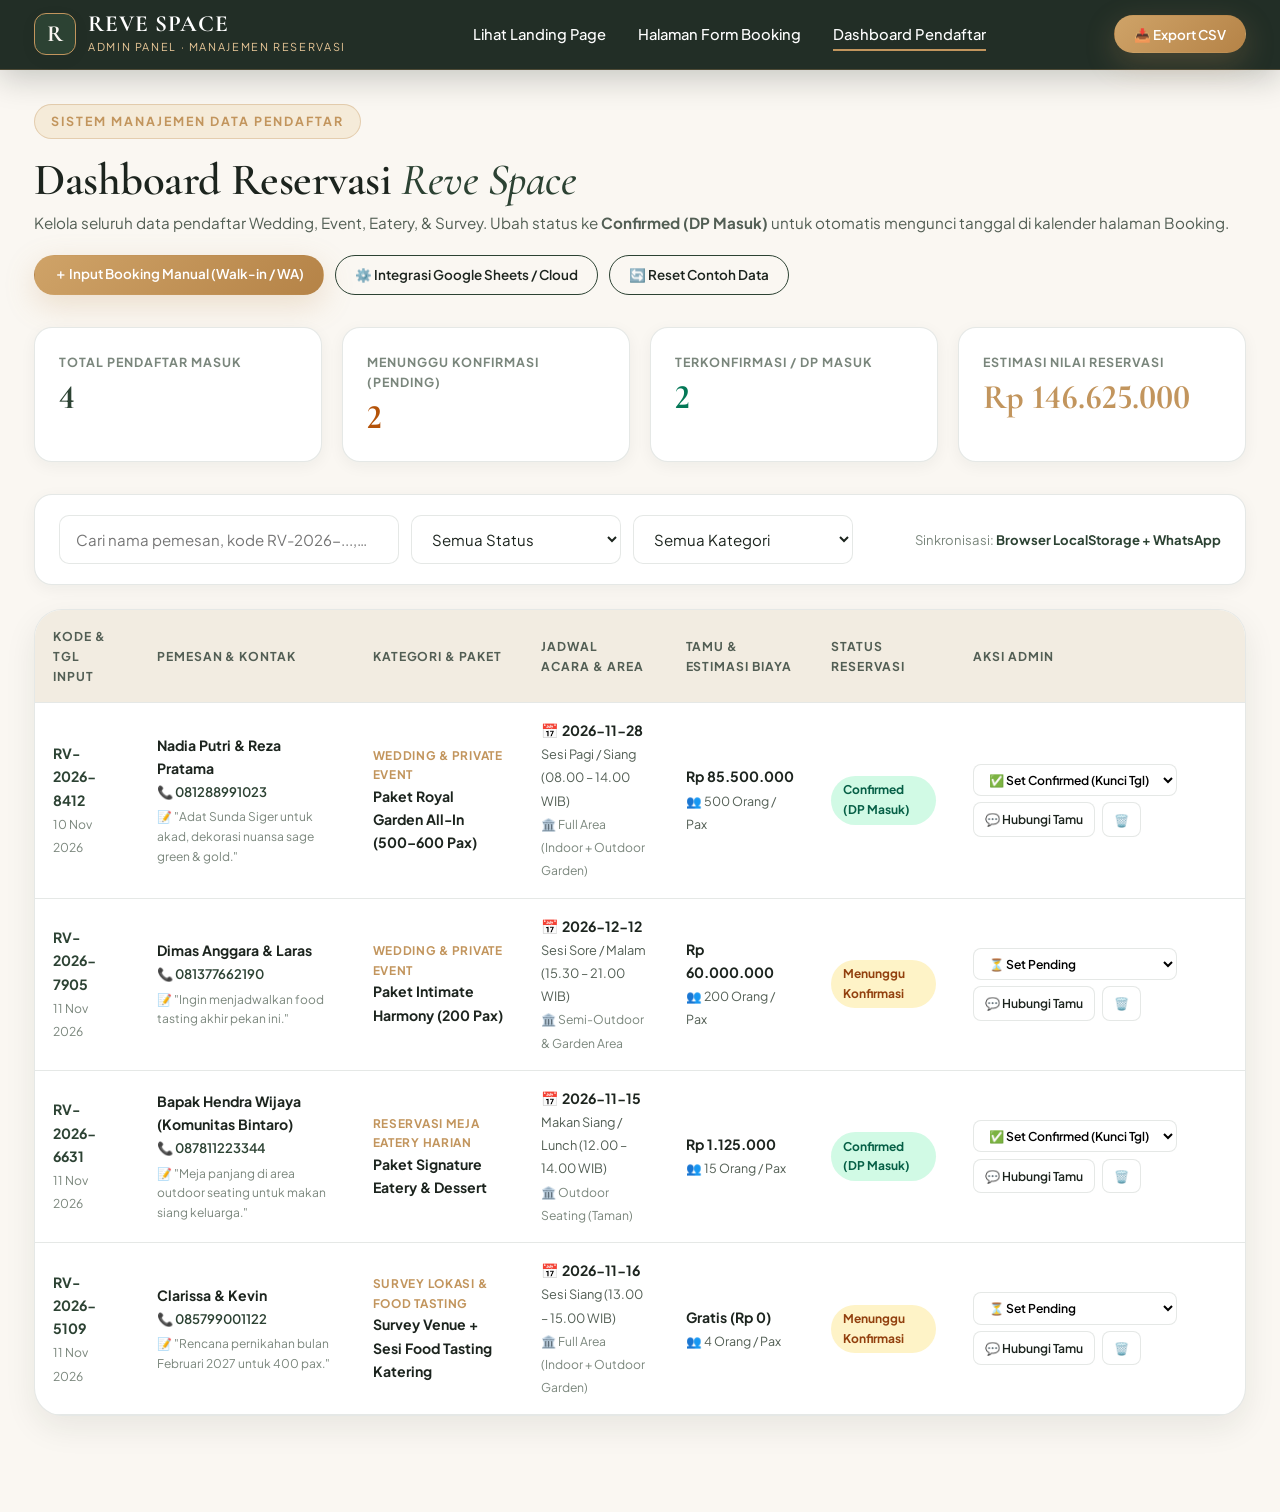
==== commit 4fabc797: "refactor: update navigation layout and bump stylesheet version" ====
--- a/admin.html
+++ b/admin.html
@@ -11,7 +11,7 @@
   <link rel="preconnect" href="https://fonts.gstatic.com" crossorigin />
   <link href="https://fonts.googleapis.com/css2?family=Cormorant+Garamond:ital,wght@0,500;0,600;0,700;1,400;1,600&family=Plus+Jakarta+Sans:wght@400;500;600;700&display=swap" rel="stylesheet" />
 
-  <link rel="stylesheet" href="styles.css?v=3" />
+  <link rel="stylesheet" href="styles.css?v=4" />
 </head>
 <body>
   <div class="scroll-progress-bar" id="scrollProgressBar" aria-hidden="true"></div>
@@ -34,20 +34,24 @@
       </nav>
 
       <div class="nav-actions">
-        <button type="button" id="openWebhookModalBtn" class="btn btn-outline btn-sm">
-          ⚙️ Integrasi Google Sheets / Cloud
+        <button type="button" id="exportCsvBtn" class="btn btn-gold btn-sm">
+          📥 Export CSV
         </button>
-        <button type="button" id="exportCsvBtn" class="btn btn-primary btn-sm">
-          📥 Export Excel / CSV
+        <button class="mobile-menu-btn" id="mobileMenuBtn" aria-label="Toggle Menu" aria-expanded="false">
+          <svg width="22" height="22" viewBox="0 0 24 24" fill="none" stroke="currentColor" stroke-width="2">
+            <line x1="3" y1="6" x2="21" y2="6"></line>
+            <line x1="3" y1="12" x2="21" y2="12"></line>
+            <line x1="3" y1="18" x2="21" y2="18"></line>
+          </svg>
         </button>
       </div>
     </div>
   </header>
 
   <!-- Main Admin Section -->
-  <main class="section" style="padding-top: 7.5rem;">
+  <main class="section" style="padding-top: 6.5rem;">
     <div class="container">
-      <div style="display: flex; flex-wrap: wrap; justify-content: space-between; align-items: flex-end; gap: 1rem; margin-bottom: 2rem;">
+      <div style="display: flex; flex-wrap: wrap; justify-content: space-between; align-items: flex-end; gap: 1.25rem; margin-bottom: 2rem;">
         <div>
           <span class="eyebrow">Sistem Manajemen Data Pendaftar</span>
           <h1 class="section-title" style="text-align: left; margin-bottom: 0.25rem; font-size: clamp(2rem, 3.5vw, 2.8rem);">
@@ -58,12 +62,15 @@
           </p>
         </div>
 
-        <div style="display: flex; gap: 0.65rem; flex-wrap: wrap;">
+        <div style="display: flex; gap: 0.65rem; flex-wrap: wrap; width: 100%; max-width: 100%;">
+          <button type="button" id="openManualAddModalBtn" class="btn btn-gold btn-sm">
+            ＋ Input Booking Manual (Walk-in / WA)
+          </button>
+          <button type="button" id="openWebhookModalBtn" class="btn btn-outline btn-sm">
+            ⚙️ Integrasi Google Sheets / Cloud
+          </button>
           <button type="button" id="seedDemoDataBtn" class="btn btn-outline btn-sm">
             🔄 Reset Contoh Data
-          </button>
-          <button type="button" id="openManualAddModalBtn" class="btn btn-gold btn-sm">
-            ＋ Input Booking Manual (Walk-in / WA)
           </button>
         </div>
       </div>
--- a/styles.css
+++ b/styles.css
@@ -2118,7 +2118,7 @@
 
   .brand-logo {
     gap: 0.5rem;
-    min-width: 0;
+    flex-shrink: 0;
   }
 
   .brand-mark {
